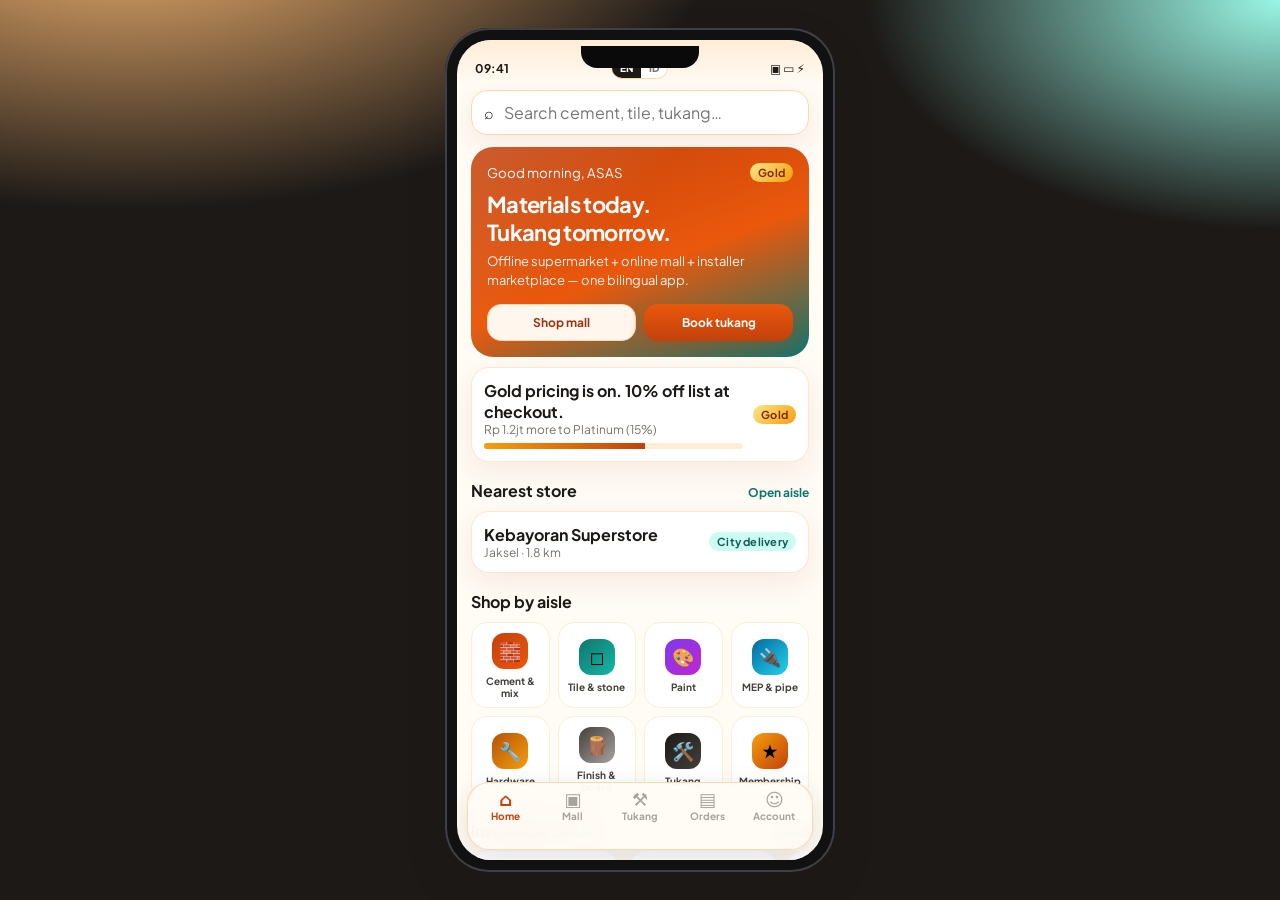
==== app/index.html @ a67ef50c "Add bilingual O2O BataTukang app prototype, research, and mind map Ship the App-only HTML prototype " ====
<!DOCTYPE html>
<html lang="en">
<head>
  <meta charset="UTF-8" />
  <meta name="viewport" content="width=device-width, initial-scale=1, viewport-fit=cover" />
  <title>BataTukang — App prototype</title>
  <link rel="preconnect" href="https://fonts.googleapis.com" />
  <link rel="preconnect" href="https://fonts.gstatic.com" crossorigin />
  <link href="https://fonts.googleapis.com/css2?family=Plus+Jakarta+Sans:wght@500;600;700;800&display=swap" rel="stylesheet" />
  <link rel="stylesheet" href="css/tokens.css" />
  <link rel="stylesheet" href="css/phone.css" />
  <link rel="stylesheet" href="css/screens.css" />
</head>
<body>
  <div class="stage">
    <div class="phone">
      <div class="phone-screen">
        <div class="status-bar">
          <span id="clock">09:41</span>
          <div class="lang-toggle">
            <button type="button" data-lang="en">EN</button>
            <button type="button" data-lang="id">ID</button>
          </div>
          <span>▣ ▭ ⚡</span>
        </div>
        <div class="app-body" id="app-body"></div>
        <nav class="tabbar" id="tabbar">
          <button class="tab active" data-tab="home"><span class="ic">⌂</span><span data-i18n="tab.home">Home</span></button>
          <button class="tab" data-tab="mall"><span class="ic">▣</span><span data-i18n="tab.mall">Mall</span></button>
          <button class="tab" data-tab="tukang"><span class="ic">⚒</span><span data-i18n="tab.tukang">Tukang</span></button>
          <button class="tab" data-tab="orders"><span class="ic">▤</span><span data-i18n="tab.orders">Orders</span></button>
          <button class="tab" data-tab="account"><span class="ic">☺</span><span data-i18n="tab.account">Account</span></button>
        </nav>
        <div class="toast" id="toast"></div>
      </div>
    </div>
  </div>
  <script src="js/data.js"></script>
  <script src="js/state.js"></script>
  <script src="js/i18n.js"></script>
  <script src="js/router.js"></script>
  <script src="js/screens.js"></script>
  <script src="js/app.js"></script>
</body>
</html>
---- app/css/tokens.css ----
:root {
  --brick: #c2410c;
  --brick-deep: #9a3412;
  --clay: #ea580c;
  --teal: #0f766e;
  --teal-deep: #115e59;
  --gold: #d97706;
  --gold-soft: #fbbf24;
  --ink: #1c1917;
  --muted: #78716c;
  --cream: #fff7ed;
  --paper: #fffbf5;
  --card: #ffffff;
  --line: #fed7aa;
  --line-soft: #ffedd5;
  --ok: #059669;
  --info: #0284c7;
  --danger: #dc2626;
  --shadow: 0 10px 30px rgba(154, 52, 18, 0.08);
  --shadow-lg: 0 18px 40px rgba(28, 25, 23, 0.16);
  --radius: 18px;
  --radius-sm: 12px;
  --phone-w: 390px;
  --phone-h: 844px;
  --tab-h: 68px;
  --ease: cubic-bezier(0.22, 1, 0.36, 1);
}

* { box-sizing: border-box; }
html, body { margin: 0; padding: 0; }
body {
  font-family: "Plus Jakarta Sans", "Segoe UI", system-ui, sans-serif;
  color: var(--ink);
  background:
    radial-gradient(1200px 600px at 10% -10%, #fdba74 0%, transparent 50%),
    radial-gradient(900px 500px at 100% 0%, #99f6e4 0%, transparent 46%),
    #1c1917;
  min-height: 100vh;
}

button, input, select, textarea { font: inherit; }
button { cursor: pointer; }
img { max-width: 100%; display: block; }
a { color: inherit; }

.hidden { display: none !important; }

.badge {
  display: inline-flex;
  align-items: center;
  gap: 4px;
  padding: 3px 8px;
  border-radius: 999px;
  font-size: 11px;
  font-weight: 700;
  letter-spacing: 0.02em;
}
.badge-gold { background: linear-gradient(135deg, #fde68a, #f59e0b); color: #7c2d12; }
.badge-silver { background: linear-gradient(135deg, #e5e7eb, #9ca3af); color: #1f2937; }
.badge-plat { background: linear-gradient(135deg, #1e1b4b, #4c1d95); color: #fde68a; }
.badge-reg { background: #ffedd5; color: #9a3412; }
.badge-teal { background: #ccfbf1; color: #115e59; }
.badge-ok { background: #d1fae5; color: #065f46; }
.badge-info { background: #e0f2fe; color: #075985; }
.badge-warn { background: #ffedd5; color: #9a3412; }

.price-old {
  color: var(--muted);
  text-decoration: line-through;
  font-size: 12px;
  font-weight: 600;
}
.price-now {
  color: var(--brick);
  font-weight: 800;
}

.btn {
  border: 0;
  border-radius: 14px;
  padding: 13px 16px;
  font-weight: 700;
  transition: transform 0.15s var(--ease), box-shadow 0.15s;
}
.btn:active { transform: scale(0.98); }
.btn-primary {
  background: linear-gradient(180deg, #ea580c, #c2410c);
  color: #fff;
  box-shadow: 0 8px 18px rgba(194, 65, 12, 0.28);
}
.btn-teal {
  background: linear-gradient(180deg, #14b8a6, #0f766e);
  color: #fff;
  box-shadow: 0 8px 18px rgba(15, 118, 110, 0.25);
}
.btn-ghost {
  background: #fff7ed;
  color: var(--brick-deep);
  border: 1px solid var(--line);
}
.btn-block { width: 100%; }

.card {
  background: var(--card);
  border-radius: var(--radius);
  box-shadow: var(--shadow);
  border: 1px solid rgba(253, 186, 116, 0.35);
}

.chip {
  border: 1px solid var(--line);
  background: #fff;
  border-radius: 999px;
  padding: 7px 12px;
  font-size: 12px;
  font-weight: 700;
  color: var(--ink);
}
.chip.active {
  background: var(--ink);
  color: #fff;
  border-color: var(--ink);
}

.section-title {
  display: flex;
  justify-content: space-between;
  align-items: baseline;
  margin: 18px 0 10px;
}
.section-title h3 { margin: 0; font-size: 16px; }
.section-title .linkish {
  color: var(--teal);
  font-size: 12px;
  font-weight: 700;
  background: none;
  border: 0;
  padding: 0;
}
---- app/css/phone.css ----
.stage {
  min-height: 100vh;
  display: flex;
  align-items: center;
  justify-content: center;
  padding: 28px 16px;
}

.phone {
  width: var(--phone-w);
  height: var(--phone-h);
  background: #111;
  border-radius: 44px;
  padding: 12px;
  box-shadow: var(--shadow-lg), inset 0 0 0 2px #3f3f46;
  position: relative;
}

.phone::before {
  content: "";
  position: absolute;
  top: 18px;
  left: 50%;
  transform: translateX(-50%);
  width: 118px;
  height: 22px;
  background: #0a0a0a;
  border-radius: 0 0 16px 16px;
  z-index: 6;
}

.phone-screen {
  height: 100%;
  background: var(--paper);
  border-radius: 34px;
  overflow: hidden;
  position: relative;
  display: flex;
  flex-direction: column;
}

.status-bar {
  height: 44px;
  padding: 12px 18px 0;
  display: flex;
  justify-content: space-between;
  align-items: center;
  font-size: 12px;
  font-weight: 700;
  color: var(--ink);
  flex-shrink: 0;
  background: linear-gradient(180deg, #ffedd5, transparent);
  z-index: 4;
}

.lang-toggle {
  display: flex;
  background: #fff;
  border: 1px solid var(--line);
  border-radius: 999px;
  overflow: hidden;
}
.lang-toggle button {
  border: 0;
  background: transparent;
  padding: 4px 8px;
  font-size: 10px;
  font-weight: 800;
  color: var(--muted);
}
.lang-toggle button.active {
  background: var(--ink);
  color: #fff;
}

.app-body {
  flex: 1;
  overflow: auto;
  padding: 6px 14px 86px;
  scroll-behavior: smooth;
}

.app-body.no-tabs { padding-bottom: 20px; }

.topbar {
  display: flex;
  align-items: center;
  gap: 10px;
  margin: 4px 0 12px;
}
.topbar h1 {
  margin: 0;
  font-size: 18px;
  letter-spacing: -0.02em;
}
.icon-btn {
  width: 36px;
  height: 36px;
  border-radius: 12px;
  border: 1px solid var(--line);
  background: #fff;
  display: grid;
  place-items: center;
  font-size: 16px;
  flex-shrink: 0;
}

.tabbar {
  position: absolute;
  left: 10px;
  right: 10px;
  bottom: 10px;
  height: var(--tab-h);
  background: rgba(255, 251, 245, 0.94);
  backdrop-filter: blur(16px);
  border: 1px solid rgba(253, 186, 116, 0.55);
  border-radius: 22px;
  display: grid;
  grid-template-columns: repeat(5, 1fr);
  padding: 6px 4px 8px;
  z-index: 5;
  box-shadow: 0 10px 30px rgba(28, 25, 23, 0.12);
}

.tab {
  border: 0;
  background: transparent;
  color: #a8a29e;
  display: flex;
  flex-direction: column;
  align-items: center;
  gap: 2px;
  font-size: 10px;
  font-weight: 700;
}
.tab .ic { font-size: 18px; line-height: 1; }
.tab.active { color: var(--brick); }

.toast {
  position: absolute;
  left: 20px;
  right: 20px;
  bottom: 90px;
  background: var(--ink);
  color: #fff;
  padding: 12px 14px;
  border-radius: 14px;
  font-size: 13px;
  font-weight: 600;
  z-index: 8;
  opacity: 0;
  transform: translateY(8px);
  pointer-events: none;
  transition: 0.25s var(--ease);
}
.toast.show { opacity: 1; transform: none; }

@media (max-width: 440px) {
  .stage { padding: 0; align-items: stretch; }
  .phone {
    width: 100%;
    height: 100vh;
    min-height: 100dvh;
    border-radius: 0;
    padding: 0;
    box-shadow: none;
  }
  .phone::before { display: none; }
  .phone-screen { border-radius: 0; }
}
---- app/css/screens.css ----
.search-bar {
  display: flex;
  gap: 8px;
  align-items: center;
  background: #fff;
  border: 1px solid var(--line);
  border-radius: 16px;
  padding: 10px 12px;
  box-shadow: var(--shadow);
}
.search-bar input {
  border: 0;
  outline: none;
  width: 100%;
  background: transparent;
}

.hero {
  margin-top: 12px;
  padding: 16px;
  border-radius: 22px;
  background:
    linear-gradient(135deg, rgba(255,255,255,0.14), transparent 40%),
    linear-gradient(160deg, #c2410c, #ea580c 55%, #0f766e);
  color: #fff;
  position: relative;
  overflow: hidden;
}
.hero h2 { margin: 8px 0 6px; font-size: 22px; letter-spacing: -0.03em; }
.hero p { margin: 0 0 14px; opacity: 0.92; font-size: 13px; line-height: 1.45; }
.hero-actions { display: grid; grid-template-columns: 1fr 1fr; gap: 8px; }
.hero .btn { padding: 10px 8px; font-size: 12px; }

.member-strip {
  margin-top: 10px;
  padding: 12px;
  display: flex;
  justify-content: space-between;
  align-items: center;
  gap: 10px;
}
.member-strip .meta { font-size: 12px; color: var(--muted); }
.progress {
  height: 6px;
  background: #ffedd5;
  border-radius: 99px;
  margin-top: 6px;
  overflow: hidden;
}
.progress > span {
  display: block;
  height: 100%;
  background: linear-gradient(90deg, #f59e0b, #c2410c);
}

.quick-grid {
  display: grid;
  grid-template-columns: repeat(4, 1fr);
  gap: 8px;
}
.quick {
  background: #fff;
  border: 1px solid var(--line-soft);
  border-radius: 16px;
  padding: 10px 4px 8px;
  text-align: center;
}
.quick .ic {
  width: 36px;
  height: 36px;
  margin: 0 auto 6px;
  border-radius: 12px;
  display: grid;
  place-items: center;
  font-size: 18px;
}
.quick small { display: block; font-size: 10px; font-weight: 700; color: #44403c; }

.prod-row, .craft-row {
  display: flex;
  gap: 10px;
  overflow-x: auto;
  padding-bottom: 6px;
  scrollbar-width: none;
}
.prod-row::-webkit-scrollbar { display: none; }

.prod-card {
  min-width: 148px;
  padding: 10px;
  text-align: left;
  border: 0;
  background: #fff;
  border-radius: 18px;
  box-shadow: var(--shadow);
}
.swatch {
  height: 86px;
  border-radius: 14px;
  display: grid;
  place-items: center;
  font-size: 32px;
  margin-bottom: 8px;
}
.prod-card h4, .pdp h2 { margin: 0 0 4px; font-size: 13px; }
.prod-card .store-hint { font-size: 10px; color: var(--muted); }

.store-switch {
  display: flex;
  gap: 6px;
  overflow-x: auto;
  margin: 10px 0;
}
.store-switch .chip { white-space: nowrap; }

.cat-grid {
  display: grid;
  grid-template-columns: 1fr 1fr;
  gap: 10px;
}
.cat-tile {
  border: 0;
  text-align: left;
  padding: 14px;
  border-radius: 18px;
  color: #fff;
  min-height: 92px;
  display: flex;
  flex-direction: column;
  justify-content: space-between;
}
.cat-tile strong { font-size: 15px; }
.cat-tile span { font-size: 11px; opacity: 0.9; }

.pdp-swatch {
  height: 180px;
  border-radius: 22px;
  display: grid;
  place-items: center;
  font-size: 72px;
  margin-bottom: 12px;
}
.pdp .row { display: flex; justify-content: space-between; align-items: flex-start; gap: 8px; }
.qty {
  display: flex;
  align-items: center;
  gap: 8px;
  background: #fff;
  border: 1px solid var(--line);
  border-radius: 12px;
  padding: 4px;
}
.qty button {
  width: 28px; height: 28px; border: 0; border-radius: 8px; background: #ffedd5; font-weight: 800;
}

.sticky-cta {
  display: grid;
  grid-template-columns: 1fr 1.2fr;
  gap: 8px;
  margin-top: 14px;
}

.line-item {
  display: flex;
  gap: 10px;
  padding: 10px 0;
  border-bottom: 1px solid var(--line-soft);
}
.line-item .thumb {
  width: 58px; height: 58px; border-radius: 12px;
  display: grid; place-items: center; font-size: 24px; flex-shrink: 0;
}
.totals { font-size: 13px; }
.totals .row { display: flex; justify-content: space-between; margin: 6px 0; }
.totals .grand { font-size: 16px; font-weight: 800; }

.pay-list { display: grid; gap: 8px; }
.pay-opt {
  display: flex; align-items: center; gap: 10px;
  padding: 12px; text-align: left; width: 100%;
}
.pay-opt.active { outline: 2px solid var(--teal); }
.radio {
  width: 18px; height: 18px; border-radius: 50%;
  border: 2px solid #d6d3d1;
}
.pay-opt.active .radio {
  border-color: var(--teal);
  box-shadow: inset 0 0 0 4px var(--teal);
}

.timeline { padding: 8px 0 8px 8px; }
.tl-item {
  display: grid;
  grid-template-columns: 18px 1fr;
  gap: 10px;
  position: relative;
  padding-bottom: 16px;
}
.tl-item::before {
  content: "";
  position: absolute;
  left: 8px;
  top: 16px;
  bottom: 0;
  width: 2px;
  background: #fed7aa;
}
.tl-item:last-child::before { display: none; }
.dot {
  width: 16px; height: 16px; border-radius: 50%;
  background: #e7e5e4; border: 3px solid #fff; box-shadow: 0 0 0 2px #e7e5e4;
  margin-top: 2px;
}
.tl-item.done .dot { background: var(--ok); box-shadow: 0 0 0 2px #a7f3d0; }
.tl-item.now .dot { background: var(--clay); box-shadow: 0 0 0 2px #fdba74; }
.tl-item h4 { margin: 0; font-size: 13px; }
.tl-item p { margin: 2px 0 0; font-size: 11px; color: var(--muted); }

.job-card, .quote-card, .craft-card {
  padding: 12px;
  text-align: left;
  width: 100%;
}
.quote-card {
  display: block;
  margin-bottom: 10px;
}
.quote-top { display: flex; justify-content: space-between; align-items: flex-start; gap: 8px; }
.avatar {
  width: 44px; height: 44px; border-radius: 14px;
  display: grid; place-items: center; font-weight: 800; color: #fff; flex-shrink: 0;
}
.stars { color: #d97706; font-size: 12px; letter-spacing: 1px; }

.mode-pills { display: flex; gap: 6px; flex-wrap: wrap; margin: 8px 0 12px; }

.form-label { font-size: 12px; font-weight: 700; margin: 10px 0 6px; }
.field {
  width: 100%;
  border: 1px solid var(--line);
  background: #fff;
  border-radius: 12px;
  padding: 11px 12px;
  outline: none;
}
textarea.field { min-height: 84px; resize: vertical; }

.photo-slots { display: flex; gap: 8px; }
.photo-slots span {
  width: 64px; height: 64px; border-radius: 12px;
  background: linear-gradient(135deg, #ffedd5, #ccfbf1);
  display: grid; place-items: center; font-size: 20px;
  border: 1px dashed #fdba74;
}

.tier-card {
  padding: 14px;
  margin-bottom: 10px;
  position: relative;
}
.tier-card.current { outline: 2px solid var(--gold); }
.tier-card ul { margin: 8px 0 0; padding-left: 16px; font-size: 12px; color: #44403c; }

.order-seg { display: flex; gap: 6px; margin-bottom: 10px; }

.empty {
  text-align: center;
  padding: 28px 10px;
  color: var(--muted);
}
.empty .ic { font-size: 36px; }

.account-head {
  display: flex; gap: 12px; align-items: center; padding: 14px;
}
.account-head .avatar { width: 56px; height: 56px; font-size: 22px; }
.menu-row {
  display: flex; justify-content: space-between; align-items: center;
  padding: 13px 4px;
  border-bottom: 1px solid var(--line-soft);
  width: 100%;
  background: none;
  border-left: 0; border-right: 0; border-top: 0;
  text-align: left;
}

.rate-stars button {
  background: none; border: 0; font-size: 28px; padding: 0 2px;
}

.install-banner {
  margin-top: 12px;
  padding: 12px;
  display: flex;
  justify-content: space-between;
  align-items: center;
  gap: 8px;
  background: linear-gradient(135deg, #ecfdf5, #fff7ed);
}

.svc-grid {
  display: grid;
  grid-template-columns: repeat(2, 1fr);
  gap: 8px;
}
.svc {
  padding: 12px;
  text-align: left;
  min-height: 86px;
}
.svc .ic { font-size: 22px; margin-bottom: 6px; }
.svc strong { display: block; font-size: 13px; }
.svc span { font-size: 11px; color: var(--muted); }

.notice {
  background: #fff7ed;
  border: 1px solid var(--line);
  border-radius: 14px;
  padding: 10px 12px;
  font-size: 12px;
  color: #7c2d12;
}

.kpis { display: grid; grid-template-columns: repeat(3, 1fr); gap: 8px; margin: 10px 0; }
.kpi { text-align: center; padding: 10px 4px; }
.kpi b { display: block; font-size: 16px; }
.kpi span { font-size: 10px; color: var(--muted); }
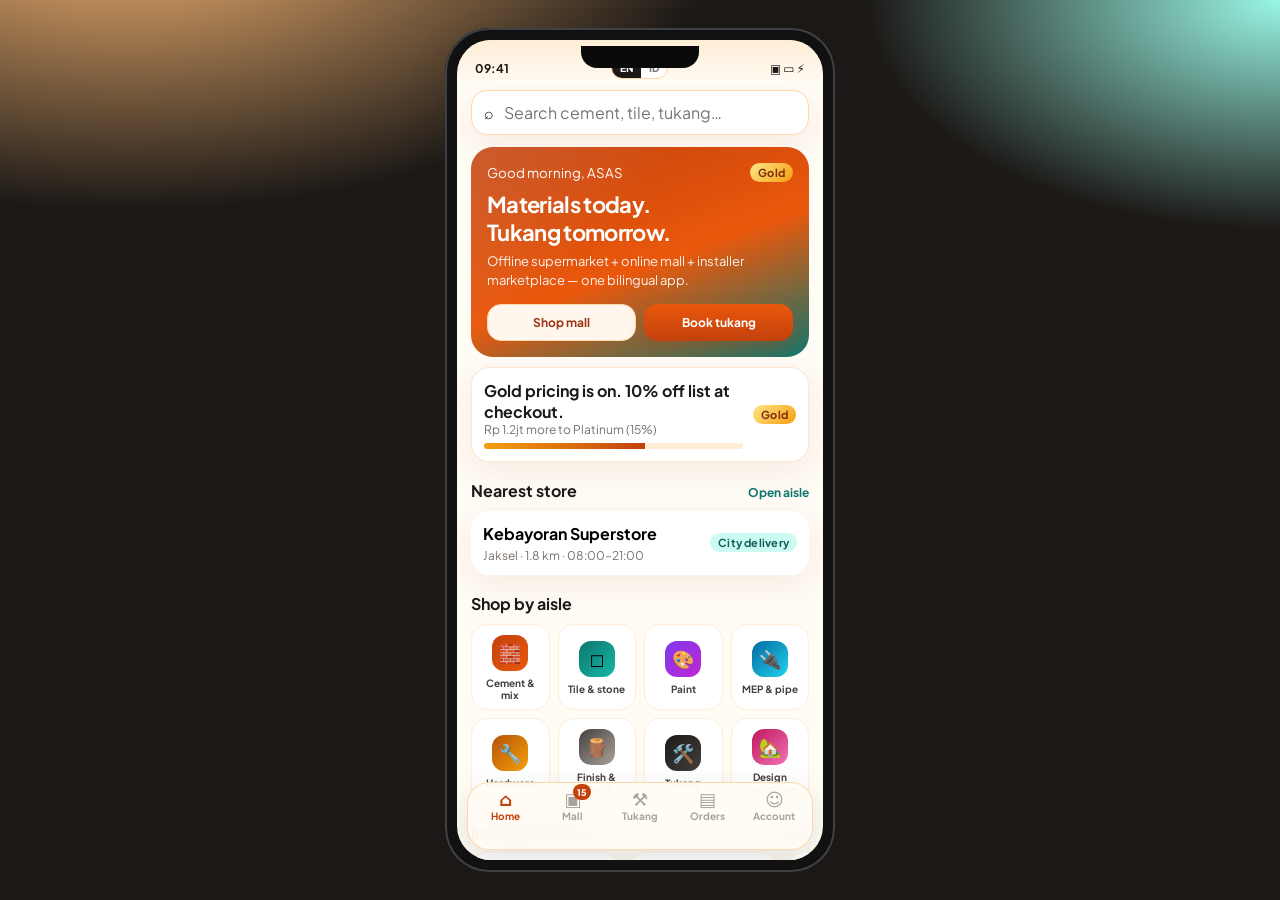
==== commit d56a41a7: "Deepen bilingual App prototype: search, 23+ tukang, combo pay, chat Expand the App-only HTML prototy" ====
--- a/app/index.html
+++ b/app/index.html
@@ -26,7 +26,7 @@
         <div class="app-body" id="app-body"></div>
         <nav class="tabbar" id="tabbar">
           <button class="tab active" data-tab="home"><span class="ic">⌂</span><span data-i18n="tab.home">Home</span></button>
-          <button class="tab" data-tab="mall"><span class="ic">▣</span><span data-i18n="tab.mall">Mall</span></button>
+          <button class="tab" data-tab="mall"><span class="ic wrap-ic">▣<span class="mini-badge" id="cart-badge">0</span></span><span data-i18n="tab.mall">Mall</span></button>
           <button class="tab" data-tab="tukang"><span class="ic">⚒</span><span data-i18n="tab.tukang">Tukang</span></button>
           <button class="tab" data-tab="orders"><span class="ic">▤</span><span data-i18n="tab.orders">Orders</span></button>
           <button class="tab" data-tab="account"><span class="ic">☺</span><span data-i18n="tab.account">Account</span></button>
--- a/app/css/screens.css
+++ b/app/css/screens.css
@@ -327,3 +327,79 @@
 .kpi { text-align: center; padding: 10px 4px; }
 .kpi b { display: block; font-size: 16px; }
 .kpi span { font-size: 10px; color: var(--muted); }
+
+.stack { display: grid; gap: 8px; }
+.store-card {
+  width: 100%;
+  padding: 12px;
+  display: flex;
+  justify-content: space-between;
+  align-items: center;
+  text-align: left;
+  border: 0;
+}
+.store-card .meta { font-size: 12px; color: var(--muted); margin-top: 4px; }
+
+.hit { width: 100%; text-align: left; border: 0; margin-bottom: 8px; }
+.combo-row {
+  width: 100%;
+  display: flex;
+  justify-content: space-between;
+  align-items: center;
+  padding: 12px;
+  text-align: left;
+  margin-bottom: 8px;
+}
+.combo-row .meta { font-size: 11px; color: var(--muted); }
+.combo-row .toggle {
+  font-size: 11px; font-weight: 800;
+  background: #e7e5e4; color: #44403c;
+  border-radius: 999px; padding: 4px 10px;
+}
+.combo-row.on .toggle { background: #ccfbf1; color: #115e59; }
+
+.map-fake {
+  height: 88px;
+  border-radius: 16px;
+  display: grid;
+  place-items: center;
+  font-weight: 800;
+  color: #0f766e;
+  background:
+    linear-gradient(135deg, rgba(15,118,110,.12), transparent),
+    repeating-linear-gradient(0deg, #fff7ed, #fff7ed 12px, #ffedd5 12px, #ffedd5 13px);
+  margin-bottom: 10px;
+  border: 1px solid var(--line);
+}
+
+.chat-log { display: grid; gap: 8px; margin-bottom: 12px; }
+.bubble {
+  max-width: 82%;
+  padding: 10px 12px;
+  border-radius: 14px;
+  font-size: 13px;
+  line-height: 1.4;
+}
+.bubble.them { background: #fff; border: 1px solid var(--line); }
+.bubble.me { background: #c2410c; color: #fff; margin-left: auto; }
+
+.chat-composer { display: grid; grid-template-columns: 1fr auto; gap: 8px; align-items: center; }
+
+.wrap-ic { position: relative; }
+.mini-badge {
+  position: absolute;
+  top: -6px; right: -10px;
+  min-width: 16px; height: 16px;
+  padding: 0 4px;
+  border-radius: 999px;
+  background: var(--brick);
+  color: #fff;
+  font-size: 9px;
+  font-weight: 800;
+  display: grid;
+  place-items: center;
+}
+.cart-hit { position: relative; }
+.cart-hit .mini-badge { right: -4px; top: -4px; }
+
+.live input { caret-color: var(--brick); }
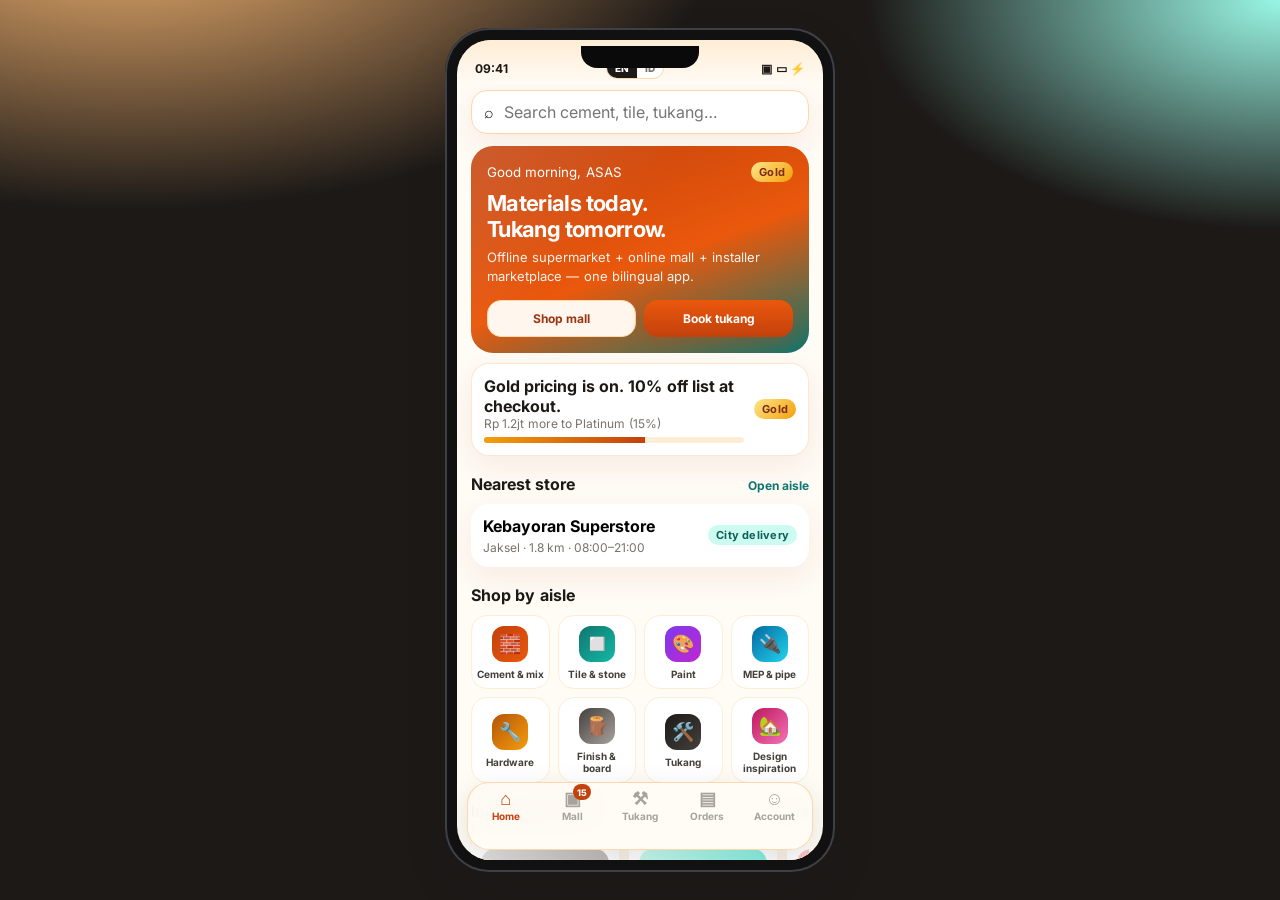
==== commit 3aa4a5e2: "Fix webfont stack and Tukang 23+ copy; add ?lang=id Switch Inter/system fonts for clearer word spaci" ====
--- a/app/index.html
+++ b/app/index.html
@@ -6,7 +6,7 @@
   <title>BataTukang — App prototype</title>
   <link rel="preconnect" href="https://fonts.googleapis.com" />
   <link rel="preconnect" href="https://fonts.gstatic.com" crossorigin />
-  <link href="https://fonts.googleapis.com/css2?family=Plus+Jakarta+Sans:wght@500;600;700;800&display=swap" rel="stylesheet" />
+  <link href="https://fonts.googleapis.com/css2?family=Inter:wght@500;600;700;800&display=swap" rel="stylesheet" />
   <link rel="stylesheet" href="css/tokens.css" />
   <link rel="stylesheet" href="css/phone.css" />
   <link rel="stylesheet" href="css/screens.css" />
--- a/app/css/tokens.css
+++ b/app/css/tokens.css
@@ -29,7 +29,8 @@
 * { box-sizing: border-box; }
 html, body { margin: 0; padding: 0; }
 body {
-  font-family: "Plus Jakarta Sans", "Segoe UI", system-ui, sans-serif;
+  font-family: Inter, "Segoe UI", Roboto, Helvetica, Arial, sans-serif;
+  word-spacing: 0.02em;
   color: var(--ink);
   background:
     radial-gradient(1200px 600px at 10% -10%, #fdba74 0%, transparent 50%),
